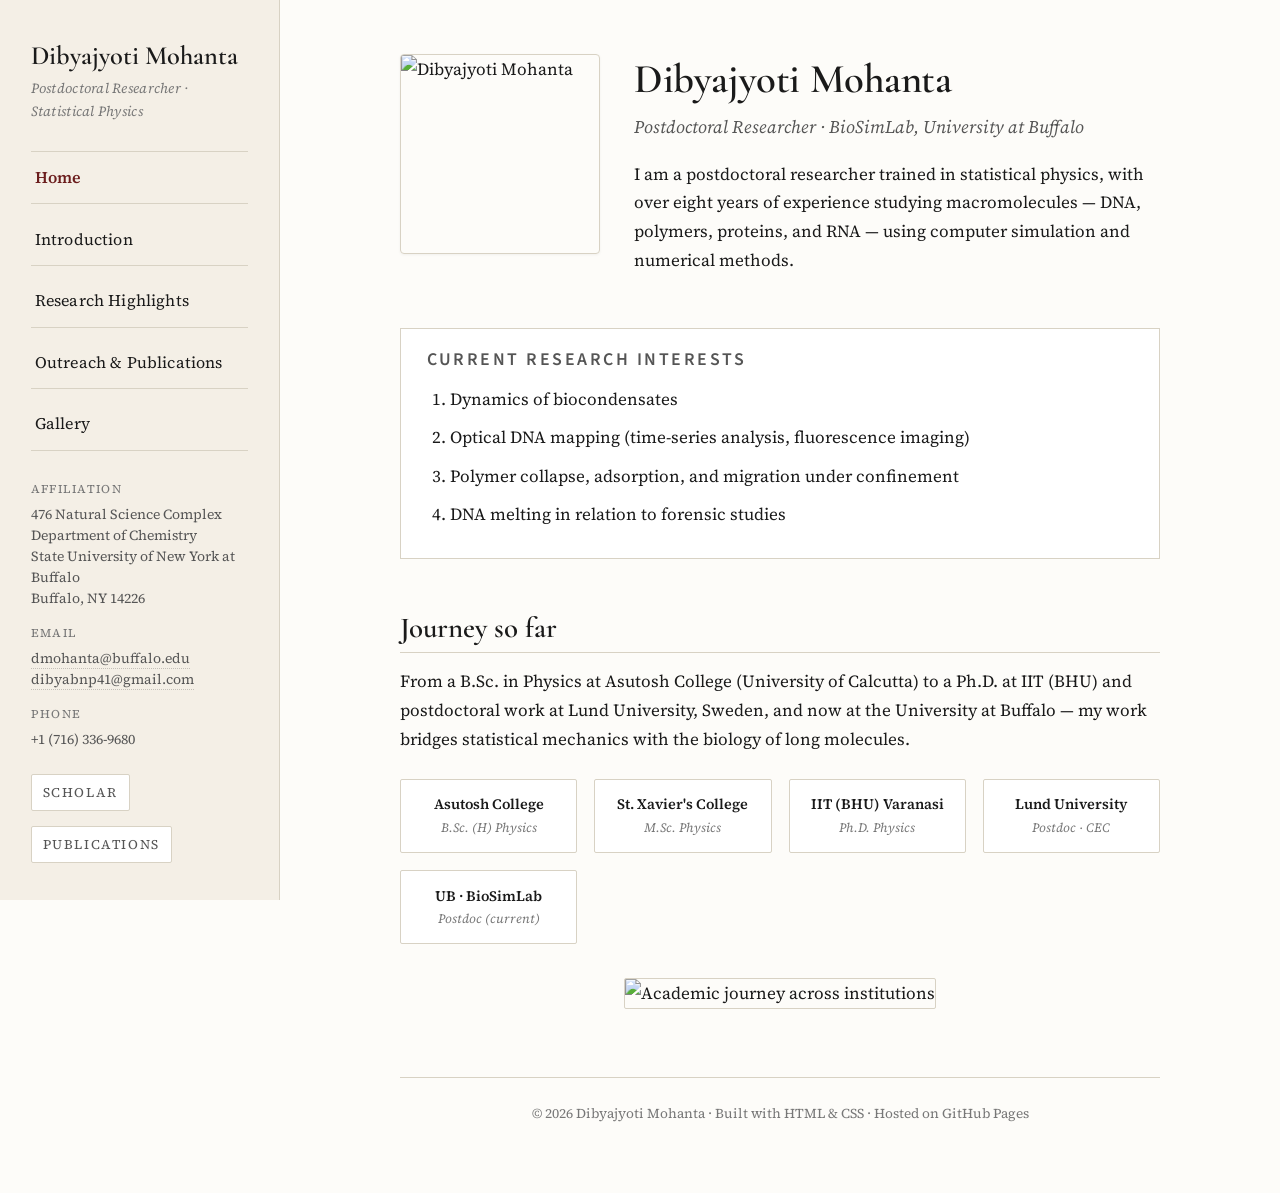
==== index.html @ 4350a27b "Initial site" ====
<!doctype html>
<html lang="en">
<head>
  <meta charset="utf-8" />
  <meta name="viewport" content="width=device-width, initial-scale=1" />
  <title>Dibyajyoti Mohanta — Postdoctoral Researcher, Statistical Physics</title>
  <meta name="description" content="Personal homepage of Dibyajyoti Mohanta — Postdoctoral researcher in statistical physics studying biomolecules: DNA, RNA condensates, polymers, and optical DNA mapping." />
  <link rel="preconnect" href="https://fonts.googleapis.com">
  <link rel="preconnect" href="https://fonts.gstatic.com" crossorigin>
  <link href="https://fonts.googleapis.com/css2?family=Cormorant+Garamond:wght@500;600;700&family=Source+Sans+3:wght@400;600&family=Source+Serif+4:ital,wght@0,400;0,600;1,400&display=swap" rel="stylesheet">
  <link rel="stylesheet" href="assets/style.css" />
</head>
<body>
<div class="layout">

  <aside class="sidebar">
    <button class="menu-toggle" aria-label="Toggle menu">☰ Menu</button>
    <a href="index.html" class="brand">Dibyajyoti Mohanta</a>
    <div class="tagline">Postdoctoral Researcher · Statistical Physics</div>

    <nav>
      <ul>
        <li><a href="index.html">Home</a></li>
        <li><a href="introduction.html">Introduction</a></li>
        <li><a href="research.html">Research Highlights</a></li>
        <li><a href="publications.html">Outreach &amp; Publications</a></li>
        <li><a href="gallery.html">Gallery</a></li>
      </ul>
    </nav>

    <div class="contact">
      <span class="label">Affiliation</span>
      476 Natural Science Complex<br/>
      Department of Chemistry<br/>
      State University of New York at Buffalo<br/>
      Buffalo, NY 14226

      <span class="label">Email</span>
      <a href="mailto:dmohanta@buffalo.edu">dmohanta@buffalo.edu</a><br/>
      <a href="mailto:dibyabnp41@gmail.com">dibyabnp41@gmail.com</a>

      <span class="label">Phone</span>
      +1 (716) 336‑9680
    </div>

    <div class="socials">
      <a href="https://scholar.google.com/citations?user=WSRTEuAAAAAJ" target="_blank" rel="noopener">Scholar</a>
      <a href="publications.html">Publications</a>
    </div>
  </aside>

  <main class="main">
    <div class="content">

      <section class="hero">
        <img src="https://lh3.googleusercontent.com/sitesv/[base64]w1280" alt="Dibyajyoti Mohanta" />
        <div class="intro">
          <h1>Dibyajyoti Mohanta</h1>
          <p class="role">Postdoctoral Researcher · BioSimLab, University at Buffalo</p>
          <p>
            I am a postdoctoral researcher trained in statistical physics, with over eight years
            of experience studying macromolecules — DNA, polymers, proteins, and RNA — using
            computer simulation and numerical methods.
          </p>
        </div>
      </section>

      <div class="research-interests">
        <h3>Current research interests</h3>
        <ol>
          <li>Dynamics of biocondensates</li>
          <li>Optical DNA mapping (time-series analysis, fluorescence imaging)</li>
          <li>Polymer collapse, adsorption, and migration under confinement</li>
          <li>DNA melting in relation to forensic studies</li>
        </ol>
      </div>

      <h2>Journey so far</h2>
      <p>From a B.Sc. in Physics at Asutosh College (University of Calcutta) to a Ph.D. at IIT (BHU)
        and postdoctoral work at Lund University, Sweden, and now at the University at Buffalo —
        my work bridges statistical mechanics with the biology of long molecules.</p>

      <div class="affiliations">
        <a href="https://asutoshcollege.in/new-web/" target="_blank" rel="noopener">
          <span class="inst-name">Asutosh College</span>
          <span class="inst-role">B.Sc. (H) Physics</span>
        </a>
        <a href="https://www.sxccal.edu" target="_blank" rel="noopener">
          <span class="inst-name">St. Xavier's College</span>
          <span class="inst-role">M.Sc. Physics</span>
        </a>
        <a href="https://www.iitbhu.ac.in" target="_blank" rel="noopener">
          <span class="inst-name">IIT (BHU) Varanasi</span>
          <span class="inst-role">Ph.D. Physics</span>
        </a>
        <a href="https://www.lunduniversity.lu.se/home" target="_blank" rel="noopener">
          <span class="inst-name">Lund University</span>
          <span class="inst-role">Postdoc · CEC</span>
        </a>
        <a href="https://biosimlabub.github.io" target="_blank" rel="noopener">
          <span class="inst-name">UB · BioSimLab</span>
          <span class="inst-role">Postdoc (current)</span>
        </a>
      </div>

      <figure style="margin:2rem 0; text-align:center;">
        <img src="https://lh3.googleusercontent.com/sitesv/[base64]w1280"
             alt="Academic journey across institutions"
             style="max-width:100%;border:1px solid var(--rule); border-radius:2px;" />
      </figure>

      <footer class="footer">
        © <span id="year"></span> Dibyajyoti Mohanta · Built with HTML &amp; CSS · Hosted on GitHub Pages
      </footer>
    </div>
  </main>

</div>
<script>document.getElementById('year').textContent = new Date().getFullYear();</script>
<script src="assets/script.js"></script>
</body>
</html>
---- assets/style.css ----
/* =====================================================================
   Dibyajyoti Mohanta — Academic Personal Website
   Classic academic theme (serif typography, sidebar navigation)
   ===================================================================== */

:root {
  --bg: #fdfcf9;
  --paper: #ffffff;
  --ink: #1a1a1a;
  --muted: #555;
  --soft: #777;
  --rule: #d8d2c4;
  --accent: #6b1d1d;        /* deep crimson, academic */
  --accent-hover: #4a1414;
  --link: #6b1d1d;
  --sidebar-bg: #f4efe6;
  --tag-bg: #ece5d5;
  --shadow: 0 1px 3px rgba(0,0,0,0.05);
  --max-content: 760px;
}

* { box-sizing: border-box; }

html, body {
  margin: 0;
  padding: 0;
  background: var(--bg);
  color: var(--ink);
  font-family: "Source Serif 4", "Source Serif Pro", "Lora", Georgia, "Times New Roman", serif;
  font-size: 17px;
  line-height: 1.7;
  -webkit-font-smoothing: antialiased;
  text-rendering: optimizeLegibility;
}

a {
  color: var(--link);
  text-decoration: none;
  border-bottom: 1px solid rgba(107, 29, 29, 0.25);
  transition: color .15s ease, border-color .15s ease;
}
a:hover {
  color: var(--accent-hover);
  border-bottom-color: var(--accent-hover);
}

/* -----------------------------------------------------------------
   Layout
   ----------------------------------------------------------------- */
.layout {
  display: grid;
  grid-template-columns: 280px 1fr;
  min-height: 100vh;
}

/* Sidebar */
.sidebar {
  background: var(--sidebar-bg);
  border-right: 1px solid var(--rule);
  padding: 2.4rem 1.8rem;
  position: sticky;
  top: 0;
  height: 100vh;
  overflow-y: auto;
}

.sidebar .brand {
  font-family: "Cormorant Garamond", "EB Garamond", Georgia, serif;
  font-weight: 600;
  font-size: 1.55rem;
  line-height: 1.2;
  color: var(--ink);
  display: block;
  margin-bottom: .25rem;
  border-bottom: none;
}
.sidebar .brand:hover { color: var(--accent); }

.sidebar .tagline {
  font-size: .82rem;
  color: var(--soft);
  font-style: italic;
  letter-spacing: .02em;
  margin-bottom: 1.6rem;
}

.sidebar nav ul {
  list-style: none;
  margin: 0;
  padding: 0;
  border-top: 1px solid var(--rule);
}
.sidebar nav li {
  border-bottom: 1px solid var(--rule);
}
.sidebar nav a {
  display: block;
  padding: .7rem .25rem;
  font-size: .95rem;
  color: var(--ink);
  border-bottom: none;
  letter-spacing: .01em;
}
.sidebar nav a:hover { color: var(--accent); }
.sidebar nav a.active {
  color: var(--accent);
  font-weight: 600;
}

.sidebar .contact {
  margin-top: 1.8rem;
  font-size: .82rem;
  color: var(--muted);
  line-height: 1.5;
}
.sidebar .contact .label {
  display: block;
  text-transform: uppercase;
  letter-spacing: .12em;
  color: var(--soft);
  font-size: .7rem;
  margin-bottom: .35rem;
  margin-top: .9rem;
}
.sidebar .contact a {
  color: var(--muted);
  border-bottom: 1px dotted rgba(0,0,0,.2);
  word-break: break-word;
}
.sidebar .contact a:hover { color: var(--accent); border-bottom-color: var(--accent); }

.sidebar .socials {
  margin-top: 1.4rem;
  display: flex;
  gap: .9rem;
  flex-wrap: wrap;
}
.sidebar .socials a {
  font-size: .78rem;
  text-transform: uppercase;
  letter-spacing: .12em;
  border: 1px solid var(--rule);
  padding: .35rem .65rem;
  border-radius: 2px;
  color: var(--muted);
  background: var(--paper);
}
.sidebar .socials a:hover {
  border-color: var(--accent);
  color: var(--accent);
}

/* Main content */
.main {
  padding: 3.2rem 3.4rem 4rem;
  max-width: 100%;
}

.content {
  max-width: var(--max-content);
  margin: 0 auto;
}

/* Typography */
h1, h2, h3, h4 {
  font-family: "Cormorant Garamond", "EB Garamond", Georgia, serif;
  font-weight: 600;
  color: var(--ink);
  line-height: 1.25;
  margin-top: 2.2rem;
  margin-bottom: .8rem;
}
h1 {
  font-size: 2.4rem;
  letter-spacing: -.01em;
  margin-top: 0;
  margin-bottom: .4rem;
}
.page-subtitle {
  font-style: italic;
  color: var(--muted);
  font-size: 1.05rem;
  margin-top: 0;
  margin-bottom: 1.8rem;
  border-bottom: 1px solid var(--rule);
  padding-bottom: 1.4rem;
}
h2 {
  font-size: 1.7rem;
  border-bottom: 1px solid var(--rule);
  padding-bottom: .35rem;
  margin-top: 3rem;
}
h3 {
  font-size: 1.25rem;
  color: var(--accent);
}

p { margin: 0 0 1.1rem; }

ol, ul { padding-left: 1.4rem; }
li { margin-bottom: .55rem; }

blockquote {
  border-left: 3px solid var(--accent);
  margin: 1.5rem 0;
  padding: .2rem 1.1rem;
  color: var(--muted);
  font-style: italic;
  background: rgba(107,29,29,.03);
}

hr {
  border: none;
  border-top: 1px solid var(--rule);
  margin: 2.4rem 0;
}

/* Home / hero */
.hero {
  display: grid;
  grid-template-columns: 200px 1fr;
  gap: 2rem;
  align-items: start;
  margin-bottom: 2rem;
}
.hero img {
  width: 200px;
  height: 200px;
  object-fit: cover;
  border-radius: 4px;
  box-shadow: var(--shadow);
  border: 1px solid var(--rule);
}
.hero .intro h1 { margin-top: 0; }
.hero .role {
  font-style: italic;
  color: var(--muted);
  margin-bottom: 1rem;
  font-size: 1.05rem;
}

.research-interests {
  background: var(--paper);
  border: 1px solid var(--rule);
  padding: 1.2rem 1.5rem;
  margin: 1.5rem 0;
}
.research-interests h3 {
  margin-top: 0;
  font-size: 1.05rem;
  text-transform: uppercase;
  letter-spacing: .14em;
  color: var(--muted);
  font-family: "Source Sans 3", system-ui, sans-serif;
  font-weight: 600;
}
.research-interests ol { margin: .4rem 0 0; }

.affiliations {
  display: grid;
  grid-template-columns: repeat(auto-fit, minmax(160px, 1fr));
  gap: 1rem;
  margin: 1.5rem 0;
}
.affiliations a {
  display: block;
  text-align: center;
  padding: .9rem .6rem;
  border: 1px solid var(--rule);
  background: var(--paper);
  color: var(--muted);
  font-size: .85rem;
  border-radius: 2px;
  border-bottom: 1px solid var(--rule);
  line-height: 1.35;
}
.affiliations a:hover {
  border-color: var(--accent);
  color: var(--accent);
}
.affiliations .inst-name { display: block; font-weight: 600; color: var(--ink); margin-bottom: .15rem; }
.affiliations .inst-role { font-size: .75rem; color: var(--soft); font-style: italic; }

/* Research / publication cards */
.research-section {
  margin-bottom: 2.4rem;
}
.research-section figure {
  margin: 1.2rem 0;
  text-align: center;
}
.research-section figure img {
  max-width: 100%;
  height: auto;
  border: 1px solid var(--rule);
  border-radius: 2px;
  background: var(--paper);
}
.research-section figcaption {
  font-size: .82rem;
  color: var(--soft);
  font-style: italic;
  margin-top: .5rem;
}

.pub-list {
  list-style: none;
  padding-left: 0;
  counter-reset: pub;
}
.pub-list li {
  counter-increment: pub;
  padding-left: 2.4rem;
  position: relative;
  margin-bottom: 1.1rem;
  border-bottom: 1px dotted var(--rule);
  padding-bottom: 1rem;
}
.pub-list li:last-child { border-bottom: none; }
.pub-list li::before {
  content: "[" counter(pub) "]";
  position: absolute;
  left: 0;
  top: 0;
  color: var(--accent);
  font-weight: 600;
  font-family: "Source Sans 3", system-ui, sans-serif;
  font-size: .9rem;
}
.pub-list .authors { color: var(--ink); }
.pub-list .venue { font-style: italic; color: var(--muted); }
.pub-list .year { color: var(--soft); }

.timeline {
  list-style: none;
  padding-left: 0;
  border-left: 2px solid var(--rule);
  margin-left: .5rem;
}
.timeline li {
  position: relative;
  padding: .2rem 0 1.4rem 1.5rem;
  margin-bottom: 0;
}
.timeline li::before {
  content: "";
  width: 10px;
  height: 10px;
  background: var(--accent);
  border-radius: 50%;
  position: absolute;
  left: -6px;
  top: .55rem;
}
.timeline .when {
  display: block;
  font-size: .8rem;
  text-transform: uppercase;
  letter-spacing: .12em;
  color: var(--soft);
  margin-bottom: .2rem;
  font-family: "Source Sans 3", system-ui, sans-serif;
  font-weight: 600;
}
.timeline .title { font-weight: 600; }
.timeline .place { display: block; color: var(--muted); font-style: italic; }
.timeline .detail { display: block; color: var(--muted); margin-top: .25rem; font-size: .95rem; }

/* Gallery */
.gallery-grid {
  display: grid;
  grid-template-columns: repeat(auto-fill, minmax(260px, 1fr));
  gap: 1.2rem;
  margin-top: 1.5rem;
}
.gallery-grid figure {
  margin: 0;
  background: var(--paper);
  border: 1px solid var(--rule);
  padding: .5rem;
  border-radius: 2px;
  transition: transform .2s ease, box-shadow .2s ease;
}
.gallery-grid figure:hover {
  transform: translateY(-2px);
  box-shadow: 0 6px 16px rgba(0,0,0,.08);
}
.gallery-grid img {
  width: 100%;
  height: 220px;
  object-fit: cover;
  display: block;
  border-radius: 1px;
}
.gallery-grid figcaption {
  font-size: .85rem;
  color: var(--muted);
  text-align: center;
  padding: .55rem .25rem .25rem;
  font-style: italic;
}

/* Footer */
.footer {
  margin-top: 4rem;
  padding-top: 1.4rem;
  border-top: 1px solid var(--rule);
  font-size: .8rem;
  color: var(--soft);
  text-align: center;
}

/* Mobile menu toggle (hidden on desktop) */
.menu-toggle { display: none; }

/* -----------------------------------------------------------------
   Responsive
   ----------------------------------------------------------------- */
@media (max-width: 960px) {
  .layout { grid-template-columns: 1fr; }
  .sidebar {
    position: relative;
    height: auto;
    border-right: none;
    border-bottom: 1px solid var(--rule);
    padding: 1.5rem 1.4rem;
  }
  .main { padding: 2rem 1.4rem 3rem; }
  .hero {
    grid-template-columns: 1fr;
    text-align: center;
  }
  .hero img {
    margin: 0 auto;
    width: 160px;
    height: 160px;
  }
  h1 { font-size: 2rem; }
  h2 { font-size: 1.45rem; }

  .menu-toggle {
    display: inline-block;
    background: none;
    border: 1px solid var(--rule);
    padding: .35rem .7rem;
    font-family: inherit;
    font-size: .85rem;
    color: var(--muted);
    cursor: pointer;
    margin-bottom: 1rem;
    border-radius: 2px;
  }
  .sidebar nav, .sidebar .contact, .sidebar .socials {
    display: none;
  }
  .sidebar.open nav, .sidebar.open .contact, .sidebar.open .socials {
    display: block;
  }
  .sidebar.open .socials { display: flex; }
}

@media (max-width: 480px) {
  body { font-size: 16px; }
  .main { padding: 1.4rem 1rem 2.4rem; }
}

/* Print */
@media print {
  .sidebar { display: none; }
  .layout { grid-template-columns: 1fr; }
  .main { padding: 0; }
  a { color: var(--ink); border-bottom: none; }
}
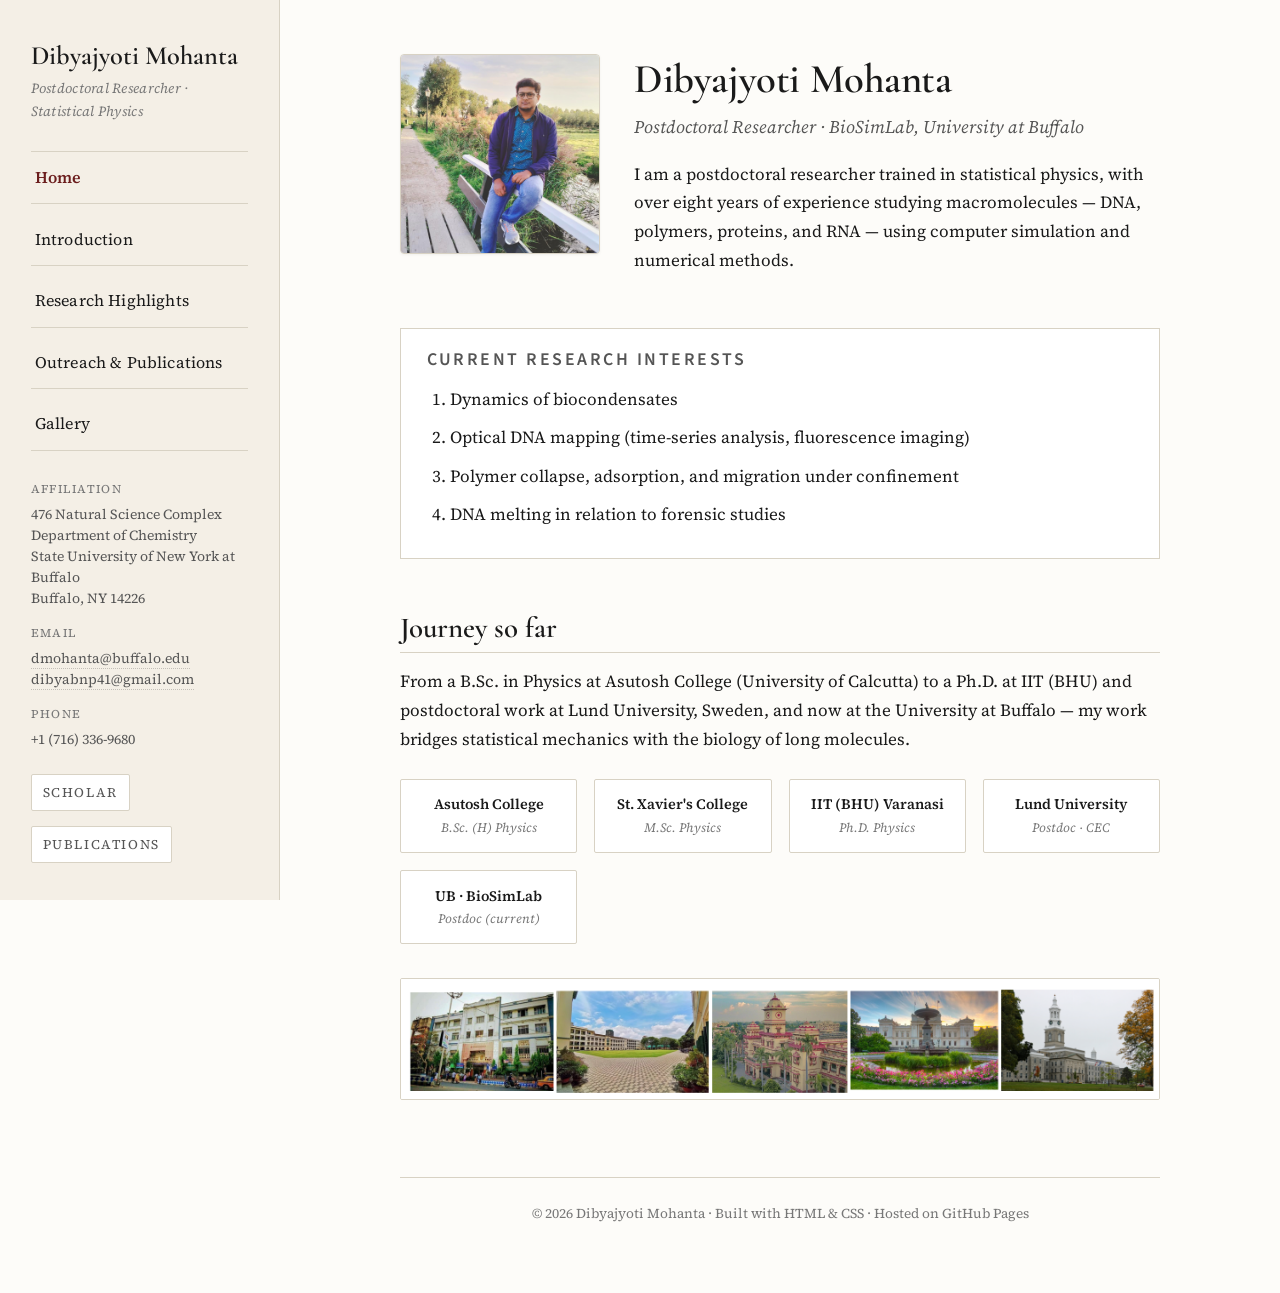
==== commit 6ddd704e: "Use local images" ====
--- a/index.html
+++ b/index.html
@@ -53,7 +53,7 @@
     <div class="content">
 
       <section class="hero">
-        <img src="https://lh3.googleusercontent.com/sitesv/[base64]w1280" alt="Dibyajyoti Mohanta" />
+        <img src="assets/images/profile.jpg" alt="Dibyajyoti Mohanta" />
         <div class="intro">
           <h1>Dibyajyoti Mohanta</h1>
           <p class="role">Postdoctoral Researcher · BioSimLab, University at Buffalo</p>
@@ -104,7 +104,7 @@
       </div>
 
       <figure style="margin:2rem 0; text-align:center;">
-        <img src="https://lh3.googleusercontent.com/sitesv/[base64]w1280"
+        <img src="assets/images/journey.jpg"
              alt="Academic journey across institutions"
              style="max-width:100%;border:1px solid var(--rule); border-radius:2px;" />
       </figure>
